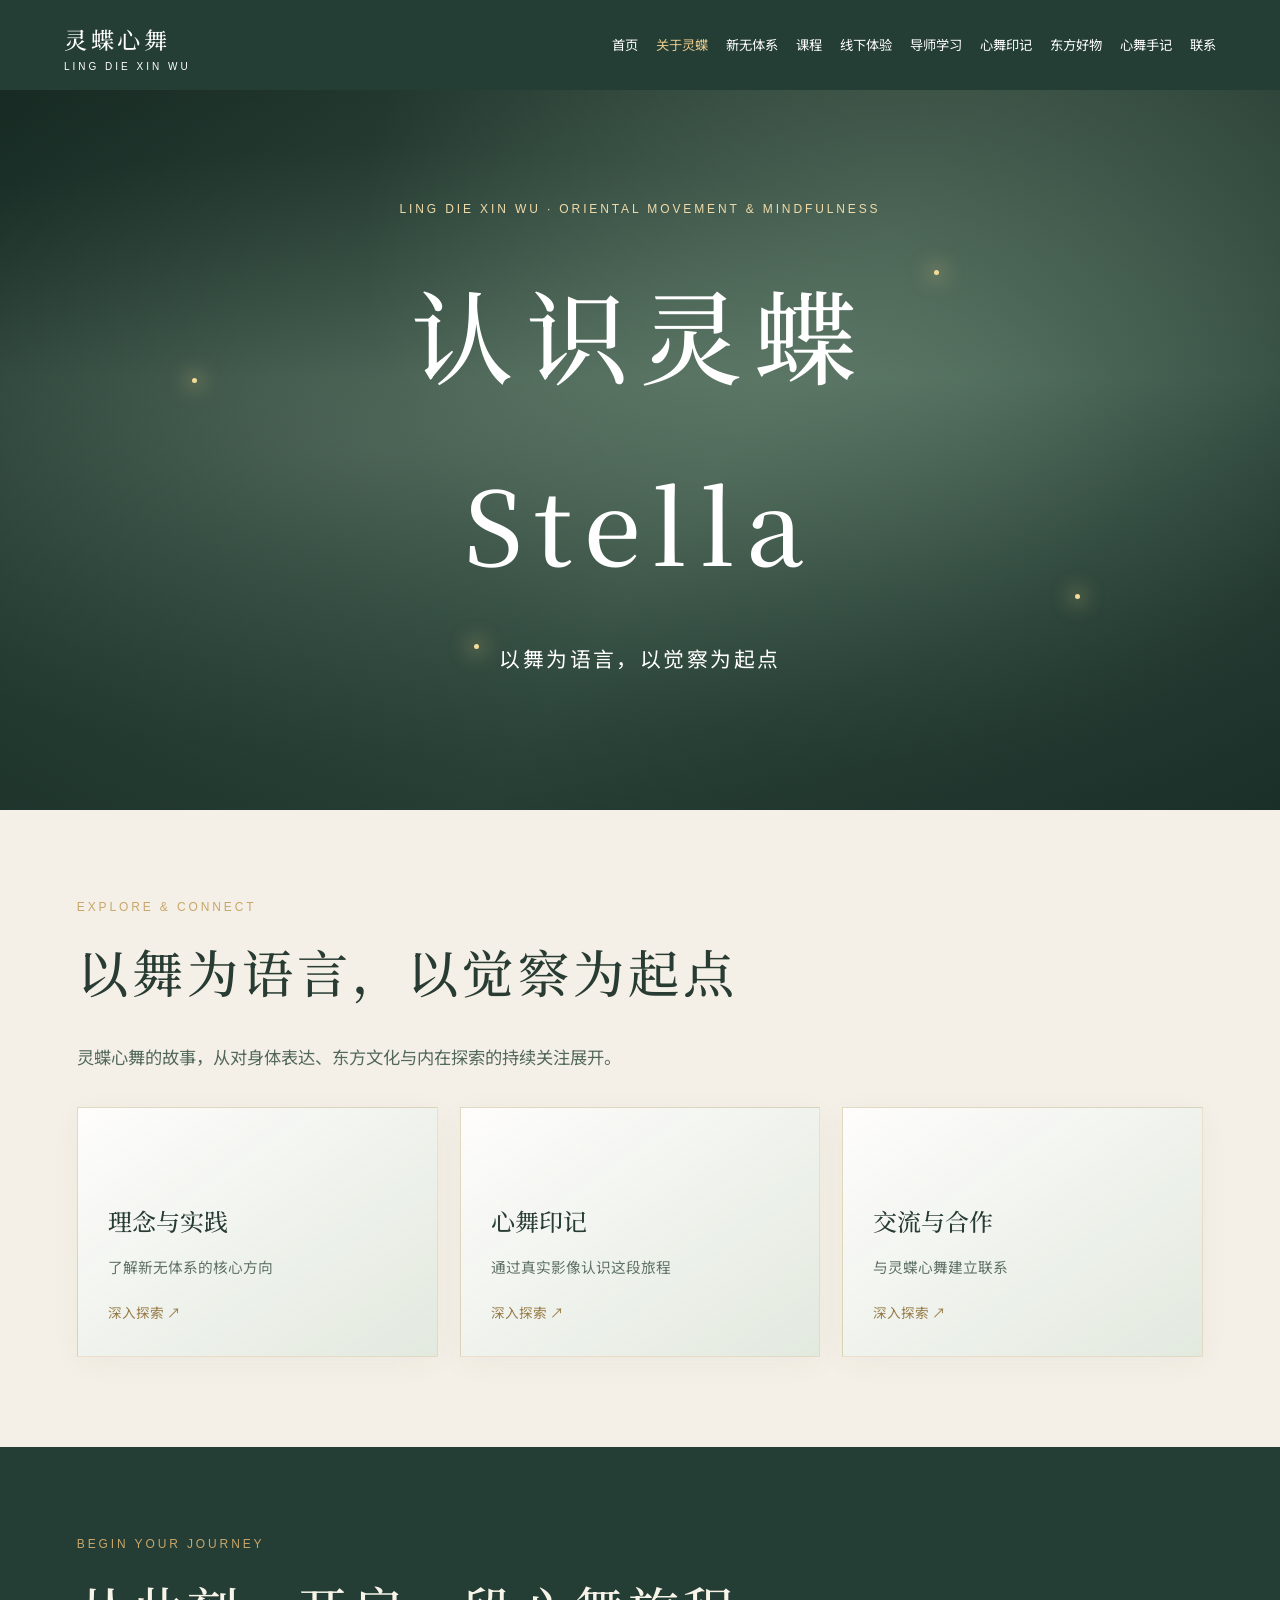
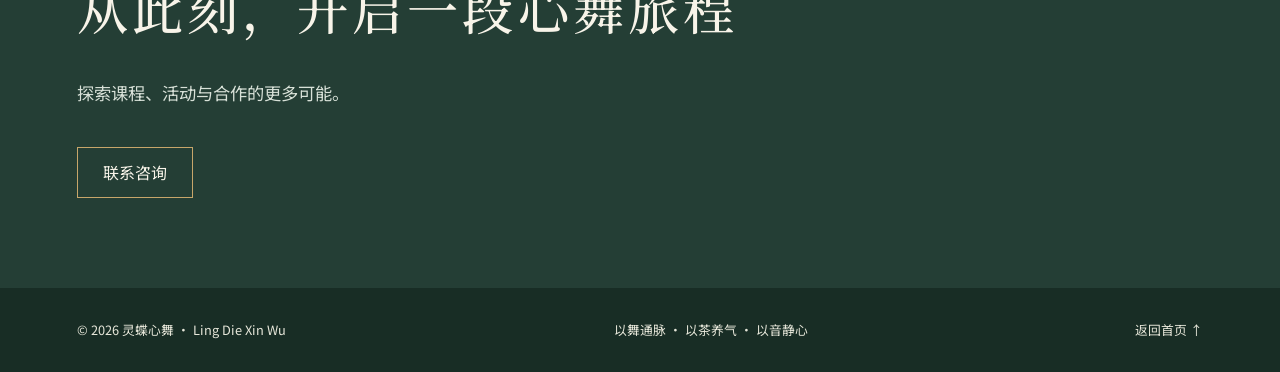
==== about.html @ e10df261 "Build multi-page Ling Die Xin Wu portfolio: about.html" ====
<!doctype html><html lang="zh-CN"><head><meta charset="utf-8"><meta name="viewport" content="width=device-width,initial-scale=1"><meta name="theme-color" content="#243e35"><meta name="description" content="灵蝶心舞的故事，从对身体表达、东方文化与内在探索的持续关注展开。"><title>认识灵蝶 Stella · 灵蝶心舞</title><link rel="stylesheet" href="assets/site.css"></head><body><a class="skip" href="#main">跳至主要内容</a><header class="header"><a class="brand" href="index.html">灵蝶心舞<small>LING DIE XIN WU</small></a><button class="menu" aria-controls="nav" aria-expanded="false" type="button">菜单 ☰</button><nav class="nav" id="nav" aria-label="主要导航"><a href="index.html" >首页</a><a href="about.html" aria-current="page">关于灵蝶</a><a href="system.html" >新无体系</a><a href="courses.html" >课程</a><a href="workshops.html" >线下体验</a><a href="certification.html" >导师学习</a><a href="portfolio.html" >心舞印记</a><a href="products.html" >东方好物</a><a href="journal.html" >心舞手记</a><a href="contact.html" >联系</a></nav></header><main id="main"><section class="hero "><div class="mist" aria-hidden="true"></div><div class="orbs" aria-hidden="true"><i class="orb"></i><i class="orb"></i><i class="orb"></i><i class="orb"></i></div><div class="hero-content"><div class="eyebrow">Ling Die Xin Wu · Oriental Movement & Mindfulness</div><h1>认识灵蝶 Stella</h1><p>以舞为语言，以觉察为起点</p></div></section><section class="section" id="discover"><div class="wrap reveal"><div class="kicker">Explore & Connect</div><h2>以舞为语言，以觉察为起点</h2><p class="lead">灵蝶心舞的故事，从对身体表达、东方文化与内在探索的持续关注展开。</p><div class="grid"><a class="card" href="system.html"><h3>理念与实践</h3><p>了解新无体系的核心方向</p><span>深入探索 ↗</span></a><a class="card" href="portfolio.html"><h3>心舞印记</h3><p>通过真实影像认识这段旅程</p><span>深入探索 ↗</span></a><a class="card" href="contact.html"><h3>交流与合作</h3><p>与灵蝶心舞建立联系</p><span>深入探索 ↗</span></a></div></div></section><section class="section dark"><div class="wrap reveal"><div class="kicker">Begin Your Journey</div><h2>从此刻，开启一段心舞旅程</h2><p class="lead">探索课程、活动与合作的更多可能。</p><a class="button" href="contact.html">联系咨询</a></div></section></main><footer class="footer"><span>© <span data-year></span> 灵蝶心舞 · Ling Die Xin Wu</span><span>以舞通脉 · 以茶养气 · 以音静心</span><a href="index.html">返回首页 ↑</a></footer><script defer src="assets/site.js"></script></body></html>
---- assets/site.css ----
@import url('https://fonts.googleapis.com/css2?family=Noto+Sans+SC:wght@300;400;500;600&family=Noto+Serif+SC:wght@400;500;600&display=swap');:root{--ivory:#f5f0e7;--jade:#a5b7a7;--pine:#435c50;--gold:#c7a66a;--purple:#8d7c96;--ink:#283c33}*{box-sizing:border-box}html{scroll-behavior:smooth}body{margin:0;background:var(--ivory);color:var(--ink);font-family:"Noto Sans SC",sans-serif;line-height:1.85}h1,h2,h3,.brand{font-family:"Noto Serif SC","Songti SC",serif;font-weight:500}a{text-decoration:none;color:inherit}button{font:inherit}.skip{position:absolute;left:-9999px}.skip:focus{left:12px;top:12px;background:white;z-index:99;padding:8px}.header{position:relative;z-index:20;background:#243e35;color:#fff;padding:18px max(5vw,22px);display:flex;align-items:center;justify-content:space-between;gap:20px}.brand{font-size:1.45rem;letter-spacing:.16em}.brand small{display:block;font:10px Arial,sans-serif;letter-spacing:.3em}.nav{display:flex;flex-wrap:wrap;gap:18px}.nav a{font-size:.83rem;transition:color .25s}.nav a:hover,.nav a[aria-current=page]{color:#e7c98c}.menu{display:none;border:1px solid #ffffff66;background:transparent;color:white;padding:6px 12px;border-radius:4px}.hero{position:relative;min-height:80svh;display:grid;place-items:center;text-align:center;overflow:hidden;color:white;background:radial-gradient(circle at 70% 20%,#708b78,transparent 50%),linear-gradient(125deg,#1c3029,#536f5e 55%,#283b34)}.hero.home{min-height:calc(100svh - 85px)}.hero video,.hero .mist{position:absolute;inset:0;width:100%;height:100%;object-fit:cover}.hero video{z-index:0}.hero:after{content:"";position:absolute;inset:0;background:linear-gradient(0deg,#152b24ba,#18372b44 60%,#12251e80);z-index:1}.mist{background:radial-gradient(ellipse at 30% 50%,#e8f4de3d,transparent 60%);animation:drift 18s ease-in-out infinite alternate}.orbs{position:absolute;inset:0;z-index:2;pointer-events:none}.orb{position:absolute;width:5px;height:5px;border-radius:50%;background:#f4db9a;box-shadow:0 0 20px 4px #edce8790;animation:float 9s ease-in-out infinite alternate}.orb:nth-child(1){left:15%;top:40%}.orb:nth-child(2){left:73%;top:25%;animation-delay:-3s}.orb:nth-child(3){left:84%;top:70%;animation-delay:-5s}.orb:nth-child(4){left:37%;top:77%;animation-delay:-2s}.hero-content{position:relative;z-index:3;max-width:880px;padding:90px 24px}.eyebrow,.kicker{font:12px Arial,sans-serif;letter-spacing:.24em;text-transform:uppercase;color:var(--gold)}.hero .eyebrow{color:#f0dba9}.hero h1{font-size:clamp(3rem,8vw,6.5rem);letter-spacing:.12em;margin:22px 0}.hero p{font-size:clamp(1rem,2vw,1.3rem);letter-spacing:.12em}.button{display:inline-block;border:1px solid var(--gold);padding:10px 25px;margin-top:20px;color:inherit;transition:background .3s,transform .3s}.button:hover,.button:focus-visible{background:var(--gold);color:#233b30;transform:translateY(-3px)}.section{padding:90px max(6vw,22px)}.wrap{max-width:1140px;margin:auto}.section h2{font-size:clamp(2rem,4vw,3.4rem);margin:10px 0 22px;letter-spacing:.08em}.lead{font-size:1.08rem;max-width:760px;color:#52685a}.grid{display:grid;grid-template-columns:repeat(3,minmax(0,1fr));gap:22px;margin-top:34px}.card{position:relative;display:flex;flex-direction:column;justify-content:flex-end;min-height:250px;padding:30px;border:1px solid #c7a66a55;background:linear-gradient(145deg,#ffffffd9,#e2e9df);box-shadow:0 6px 28px #213d2a0b;overflow:hidden;transition:transform .4s,box-shadow .4s,border-color .4s}.card:before{content:"";position:absolute;inset:auto -30% -90% -30%;height:170px;background:radial-gradient(ellipse,#c7a66a44,transparent 70%);transition:transform .5s}.card:hover,.card:focus-visible{transform:translateY(-9px);box-shadow:0 22px 45px #213d2a25;border-color:var(--gold)}.card:hover:before{transform:translateY(-50px)}.card h3,.card p,.card span{position:relative}.card h3{font-size:1.5rem;margin:0 0 10px}.card p{margin:0;color:#607266;font-size:.92rem}.card span{color:#987c49;margin-top:20px;font-size:.85rem}.soft{background:#e9eee8}.dark{background:#243e35;color:#f8f4e9}.dark .lead{color:#d8e1d8}.dark .card{background:linear-gradient(145deg,#3b574a,#273f35)}.dark .card p{color:#d7dfd7}.two{display:grid;grid-template-columns:1fr 1fr;align-items:center;gap:7vw}.art{min-height:360px;background:radial-gradient(circle at 65% 35%,#dfd1a3a6,transparent 35%),linear-gradient(135deg,#aec3af,#4d7162);border-radius:48% 52% 45% 55% / 45% 48% 52% 55%;box-shadow:0 25px 65px #1c38252b}.note{font-size:.85rem;color:#6e786e}.footer{background:#182d25;color:#e7e7da;padding:30px max(6vw,22px);display:flex;justify-content:space-between;flex-wrap:wrap;gap:20px;font-size:.8rem}.footer a:hover{color:var(--gold)}.reveal{opacity:0;transform:translateY(22px);transition:opacity .7s,transform .7s}.reveal.visible{opacity:1;transform:none}@keyframes float{to{transform:translate(35px,-50px);opacity:.35}}@keyframes drift{to{transform:scale(1.18) translateX(-4%)}}@media(max-width:900px){.grid{grid-template-columns:repeat(2,1fr)}.nav{gap:10px}}@media(max-width:720px){.header{padding:16px 20px}.menu{display:block}.nav{display:none;position:absolute;top:100%;left:0;right:0;padding:20px;background:#243e35;flex-direction:column;box-shadow:0 14px 30px #0004}.nav.open{display:flex}.nav a{padding:5px}.grid,.two{grid-template-columns:1fr}.section{padding:65px 22px}.hero{min-height:65svh}.hero.home{min-height:85svh}}@media(prefers-reduced-motion:reduce){*,*:before,*:after{animation:none!important;transition:none!important;scroll-behavior:auto!important}.reveal{opacity:1;transform:none}}
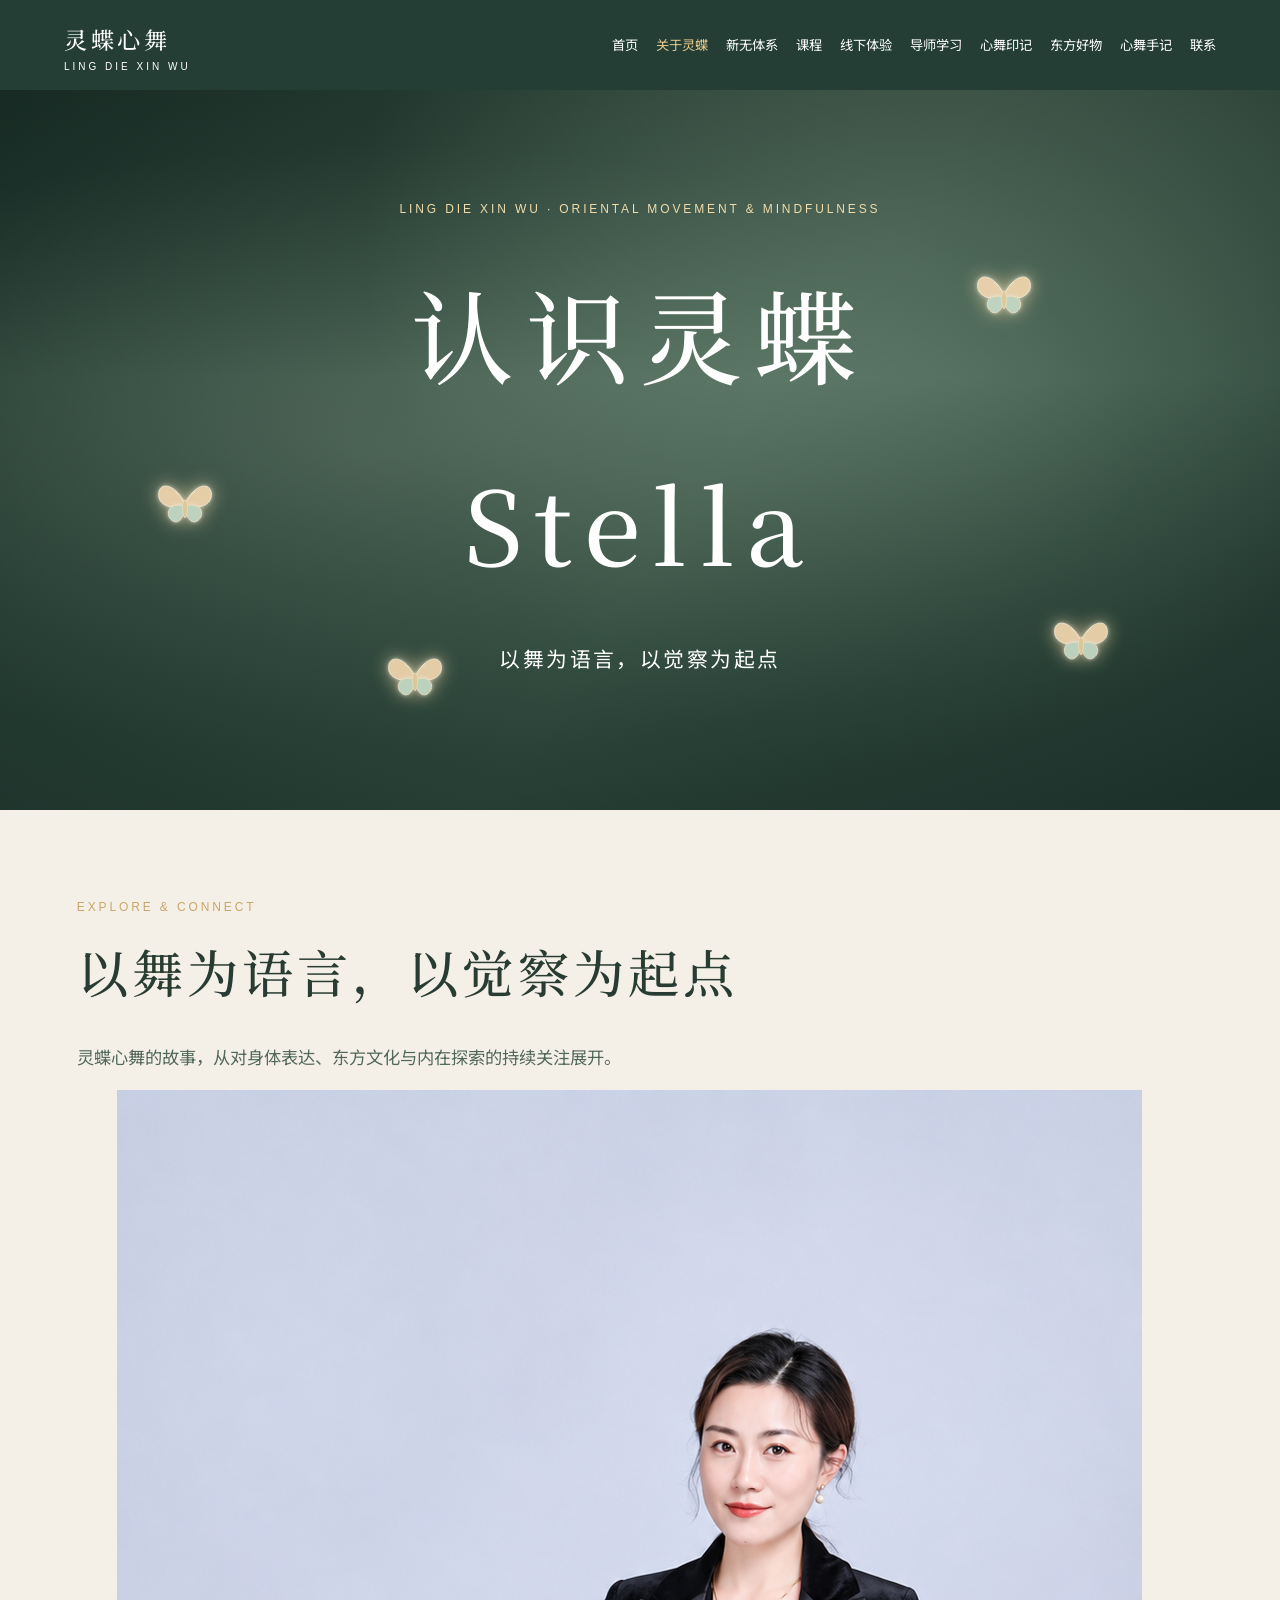
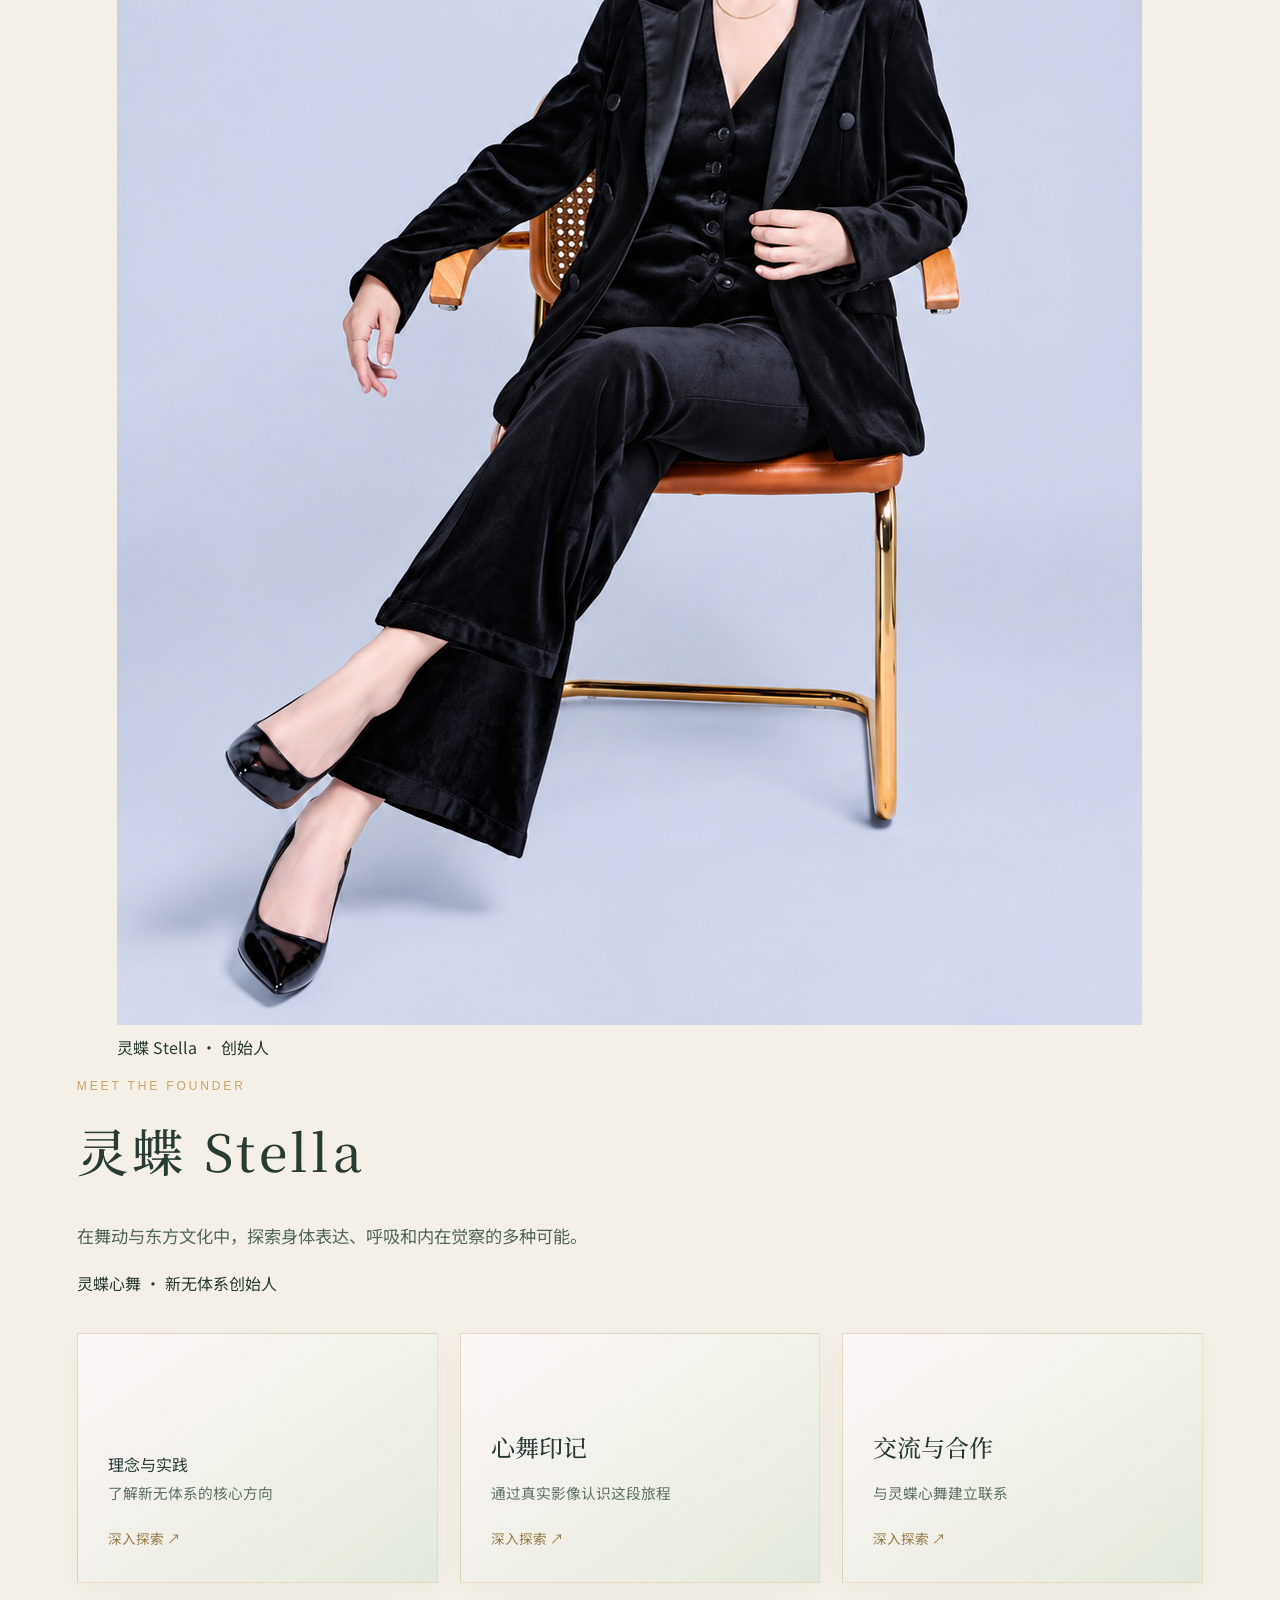
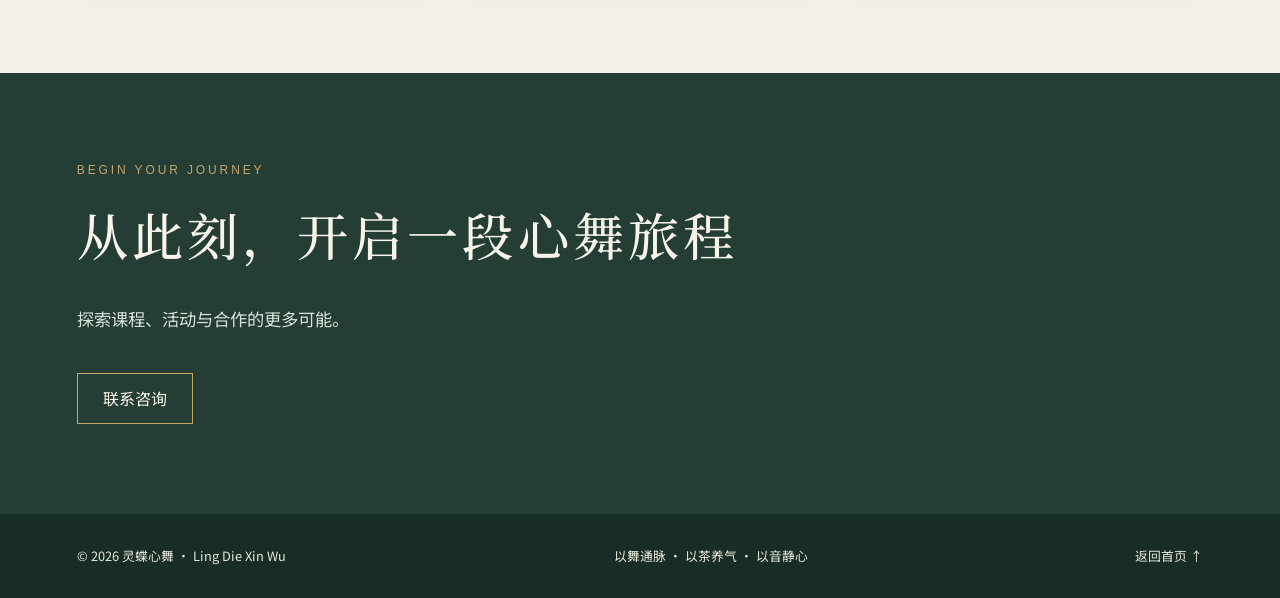
==== commit b2dcf07b: "Wire uploaded founder profile image: about.html" ====
--- a/about.html
+++ b/about.html
@@ -1 +1 @@
-<!doctype html><html lang="zh-CN"><head><meta charset="utf-8"><meta name="viewport" content="width=device-width,initial-scale=1"><meta name="theme-color" content="#243e35"><meta name="description" content="灵蝶心舞的故事，从对身体表达、东方文化与内在探索的持续关注展开。"><title>认识灵蝶 Stella · 灵蝶心舞</title><link rel="stylesheet" href="assets/site.css"></head><body><a class="skip" href="#main">跳至主要内容</a><header class="header"><a class="brand" href="index.html">灵蝶心舞<small>LING DIE XIN WU</small></a><button class="menu" aria-controls="nav" aria-expanded="false" type="button">菜单 ☰</button><nav class="nav" id="nav" aria-label="主要导航"><a href="index.html" >首页</a><a href="about.html" aria-current="page">关于灵蝶</a><a href="system.html" >新无体系</a><a href="courses.html" >课程</a><a href="workshops.html" >线下体验</a><a href="certification.html" >导师学习</a><a href="portfolio.html" >心舞印记</a><a href="products.html" >东方好物</a><a href="journal.html" >心舞手记</a><a href="contact.html" >联系</a></nav></header><main id="main"><section class="hero "><div class="mist" aria-hidden="true"></div><div class="orbs" aria-hidden="true"><i class="orb"></i><i class="orb"></i><i class="orb"></i><i class="orb"></i></div><div class="hero-content"><div class="eyebrow">Ling Die Xin Wu · Oriental Movement & Mindfulness</div><h1>认识灵蝶 Stella</h1><p>以舞为语言，以觉察为起点</p></div></section><section class="section" id="discover"><div class="wrap reveal"><div class="kicker">Explore & Connect</div><h2>以舞为语言，以觉察为起点</h2><p class="lead">灵蝶心舞的故事，从对身体表达、东方文化与内在探索的持续关注展开。</p><div class="grid"><a class="card" href="system.html"><h3>理念与实践</h3><p>了解新无体系的核心方向</p><span>深入探索 ↗</span></a><a class="card" href="portfolio.html"><h3>心舞印记</h3><p>通过真实影像认识这段旅程</p><span>深入探索 ↗</span></a><a class="card" href="contact.html"><h3>交流与合作</h3><p>与灵蝶心舞建立联系</p><span>深入探索 ↗</span></a></div></div></section><section class="section dark"><div class="wrap reveal"><div class="kicker">Begin Your Journey</div><h2>从此刻，开启一段心舞旅程</h2><p class="lead">探索课程、活动与合作的更多可能。</p><a class="button" href="contact.html">联系咨询</a></div></section></main><footer class="footer"><span>© <span data-year></span> 灵蝶心舞 · Ling Die Xin Wu</span><span>以舞通脉 · 以茶养气 · 以音静心</span><a href="index.html">返回首页 ↑</a></footer><script defer src="assets/site.js"></script></body></html>+<!doctype html><html lang="zh-CN"><head><meta charset="utf-8"><meta name="viewport" content="width=device-width,initial-scale=1"><meta name="theme-color" content="#243e35"><meta name="description" content="灵蝶心舞的故事，从对身体表达、东方文化与内在探索的持续关注展开。"><title>认识灵蝶 Stella · 灵蝶心舞</title><link rel="stylesheet" href="assets/site.css"></head><body><a class="skip" href="#main">跳至主要内容</a><header class="header"><a class="brand" href="./">灵蝶心舞<small>LING DIE XIN WU</small></a><button class="menu" aria-controls="nav" aria-expanded="false" type="button">菜单 ☰</button><nav class="nav" id="nav" aria-label="主要导航"><a href="./" >首页</a><a href="about.html" aria-current="page">关于灵蝶</a><a href="system.html" >新无体系</a><a href="courses.html" >课程</a><a href="workshops.html" >线下体验</a><a href="certification.html" >导师学习</a><a href="portfolio.html" >心舞印记</a><a href="products.html" >东方好物</a><a href="journal.html" >心舞手记</a><a href="contact.html" >联系</a></nav></header><main id="main"><section class="hero "><div class="mist" aria-hidden="true"></div><div class="orbs" aria-hidden="true"><i class="orb"></i><i class="orb"></i><i class="orb"></i><i class="orb"></i></div><div class="hero-content"><div class="eyebrow">Ling Die Xin Wu · Oriental Movement & Mindfulness</div><h1>认识灵蝶 Stella</h1><p>以舞为语言，以觉察为起点</p></div></section><section class="section" id="discover"><div class="wrap reveal"><div class="kicker">Explore & Connect</div><h2>以舞为语言，以觉察为起点</h2><p class="lead">灵蝶心舞的故事，从对身体表达、东方文化与内在探索的持续关注展开。</p><div class="founder-intro"><figure class="founder-photo"><img src="assets/Ling%20Die.png" alt="灵蝶 Stella 创始人形象照" loading="eager" decoding="async"><figcaption>灵蝶 Stella · 创始人</figcaption></figure><div><div class="kicker">Meet the Founder</div><h2>灵蝶 Stella</h2><p class="lead">在舞动与东方文化中，探索身体表达、呼吸和内在觉察的多种可能。</p><p>灵蝶心舞 · 新无体系创始人</p></div></div><div class="grid"><a class="card" href="system.html"<h3>理念与实践</h3><p>了解新无体系的核心方向</p><span>深入探索 ↗</span></a><a class="card" href="portfolio.html"><h3>心舞印记</h3><p>通过真实影像认识这段旅程</p><span>深入探索 ↗</span></a><a class="card" href="contact.html"><h3>交流与合作</h3><p>与灵蝶心舞建立联系</p><span>深入探索 ↗</span></a></div></div></section><section class="section dark"><div class="wrap reveal"><div class="kicker">Begin Your Journey</div><h2>从此刻，开启一段心舞旅程</h2><p class="lead">探索课程、活动与合作的更多可能。</p><a class="button" href="contact.html">联系咨询</a></div></section></main><footer class="footer"><span>© <span data-year></span> 灵蝶心舞 · Ling Die Xin Wu</span><span>以舞通脉 · 以茶养气 · 以音静心</span><a href="./">返回首页 ↑</a></footer><script defer src="assets/site.js"></script></body></html>
--- a/assets/site.css
+++ b/assets/site.css
@@ -1 +1,54 @@
-@import url('https://fonts.googleapis.com/css2?family=Noto+Sans+SC:wght@300;400;500;600&family=Noto+Serif+SC:wght@400;500;600&display=swap');:root{--ivory:#f5f0e7;--jade:#a5b7a7;--pine:#435c50;--gold:#c7a66a;--purple:#8d7c96;--ink:#283c33}*{box-sizing:border-box}html{scroll-behavior:smooth}body{margin:0;background:var(--ivory);color:var(--ink);font-family:"Noto Sans SC",sans-serif;line-height:1.85}h1,h2,h3,.brand{font-family:"Noto Serif SC","Songti SC",serif;font-weight:500}a{text-decoration:none;color:inherit}button{font:inherit}.skip{position:absolute;left:-9999px}.skip:focus{left:12px;top:12px;background:white;z-index:99;padding:8px}.header{position:relative;z-index:20;background:#243e35;color:#fff;padding:18px max(5vw,22px);display:flex;align-items:center;justify-content:space-between;gap:20px}.brand{font-size:1.45rem;letter-spacing:.16em}.brand small{display:block;font:10px Arial,sans-serif;letter-spacing:.3em}.nav{display:flex;flex-wrap:wrap;gap:18px}.nav a{font-size:.83rem;transition:color .25s}.nav a:hover,.nav a[aria-current=page]{color:#e7c98c}.menu{display:none;border:1px solid #ffffff66;background:transparent;color:white;padding:6px 12px;border-radius:4px}.hero{position:relative;min-height:80svh;display:grid;place-items:center;text-align:center;overflow:hidden;color:white;background:radial-gradient(circle at 70% 20%,#708b78,transparent 50%),linear-gradient(125deg,#1c3029,#536f5e 55%,#283b34)}.hero.home{min-height:calc(100svh - 85px)}.hero video,.hero .mist{position:absolute;inset:0;width:100%;height:100%;object-fit:cover}.hero video{z-index:0}.hero:after{content:"";position:absolute;inset:0;background:linear-gradient(0deg,#152b24ba,#18372b44 60%,#12251e80);z-index:1}.mist{background:radial-gradient(ellipse at 30% 50%,#e8f4de3d,transparent 60%);animation:drift 18s ease-in-out infinite alternate}.orbs{position:absolute;inset:0;z-index:2;pointer-events:none}.orb{position:absolute;width:5px;height:5px;border-radius:50%;background:#f4db9a;box-shadow:0 0 20px 4px #edce8790;animation:float 9s ease-in-out infinite alternate}.orb:nth-child(1){left:15%;top:40%}.orb:nth-child(2){left:73%;top:25%;animation-delay:-3s}.orb:nth-child(3){left:84%;top:70%;animation-delay:-5s}.orb:nth-child(4){left:37%;top:77%;animation-delay:-2s}.hero-content{position:relative;z-index:3;max-width:880px;padding:90px 24px}.eyebrow,.kicker{font:12px Arial,sans-serif;letter-spacing:.24em;text-transform:uppercase;color:var(--gold)}.hero .eyebrow{color:#f0dba9}.hero h1{font-size:clamp(3rem,8vw,6.5rem);letter-spacing:.12em;margin:22px 0}.hero p{font-size:clamp(1rem,2vw,1.3rem);letter-spacing:.12em}.button{display:inline-block;border:1px solid var(--gold);padding:10px 25px;margin-top:20px;color:inherit;transition:background .3s,transform .3s}.button:hover,.button:focus-visible{background:var(--gold);color:#233b30;transform:translateY(-3px)}.section{padding:90px max(6vw,22px)}.wrap{max-width:1140px;margin:auto}.section h2{font-size:clamp(2rem,4vw,3.4rem);margin:10px 0 22px;letter-spacing:.08em}.lead{font-size:1.08rem;max-width:760px;color:#52685a}.grid{display:grid;grid-template-columns:repeat(3,minmax(0,1fr));gap:22px;margin-top:34px}.card{position:relative;display:flex;flex-direction:column;justify-content:flex-end;min-height:250px;padding:30px;border:1px solid #c7a66a55;background:linear-gradient(145deg,#ffffffd9,#e2e9df);box-shadow:0 6px 28px #213d2a0b;overflow:hidden;transition:transform .4s,box-shadow .4s,border-color .4s}.card:before{content:"";position:absolute;inset:auto -30% -90% -30%;height:170px;background:radial-gradient(ellipse,#c7a66a44,transparent 70%);transition:transform .5s}.card:hover,.card:focus-visible{transform:translateY(-9px);box-shadow:0 22px 45px #213d2a25;border-color:var(--gold)}.card:hover:before{transform:translateY(-50px)}.card h3,.card p,.card span{position:relative}.card h3{font-size:1.5rem;margin:0 0 10px}.card p{margin:0;color:#607266;font-size:.92rem}.card span{color:#987c49;margin-top:20px;font-size:.85rem}.soft{background:#e9eee8}.dark{background:#243e35;color:#f8f4e9}.dark .lead{color:#d8e1d8}.dark .card{background:linear-gradient(145deg,#3b574a,#273f35)}.dark .card p{color:#d7dfd7}.two{display:grid;grid-template-columns:1fr 1fr;align-items:center;gap:7vw}.art{min-height:360px;background:radial-gradient(circle at 65% 35%,#dfd1a3a6,transparent 35%),linear-gradient(135deg,#aec3af,#4d7162);border-radius:48% 52% 45% 55% / 45% 48% 52% 55%;box-shadow:0 25px 65px #1c38252b}.note{font-size:.85rem;color:#6e786e}.footer{background:#182d25;color:#e7e7da;padding:30px max(6vw,22px);display:flex;justify-content:space-between;flex-wrap:wrap;gap:20px;font-size:.8rem}.footer a:hover{color:var(--gold)}.reveal{opacity:0;transform:translateY(22px);transition:opacity .7s,transform .7s}.reveal.visible{opacity:1;transform:none}@keyframes float{to{transform:translate(35px,-50px);opacity:.35}}@keyframes drift{to{transform:scale(1.18) translateX(-4%)}}@media(max-width:900px){.grid{grid-template-columns:repeat(2,1fr)}.nav{gap:10px}}@media(max-width:720px){.header{padding:16px 20px}.menu{display:block}.nav{display:none;position:absolute;top:100%;left:0;right:0;padding:20px;background:#243e35;flex-direction:column;box-shadow:0 14px 30px #0004}.nav.open{display:flex}.nav a{padding:5px}.grid,.two{grid-template-columns:1fr}.section{padding:65px 22px}.hero{min-height:65svh}.hero.home{min-height:85svh}}@media(prefers-reduced-motion:reduce){*,*:before,*:after{animation:none!important;transition:none!important;scroll-behavior:auto!important}.reveal{opacity:1;transform:none}}+@import url('https://fonts.googleapis.com/css2?family=Noto+Sans+SC:wght@300;400;500;600&family=Noto+Serif+SC:wght@400;500;600&display=swap');:root{--ivory:#f5f0e7;--jade:#a5b7a7;--pine:#435c50;--gold:#c7a66a;--purple:#8d7c96;--ink:#283c33}*{box-sizing:border-box}html{scroll-behavior:smooth}body{margin:0;background:var(--ivory);color:var(--ink);font-family:"Noto Sans SC",sans-serif;line-height:1.85}h1,h2,h3,.brand{font-family:"Noto Serif SC","Songti SC",serif;font-weight:500}a{text-decoration:none;color:inherit}button{font:inherit}.skip{position:absolute;left:-9999px}.skip:focus{left:12px;top:12px;background:white;z-index:99;padding:8px}.header{position:relative;z-index:20;background:#243e35;color:#fff;padding:18px max(5vw,22px);display:flex;align-items:center;justify-content:space-between;gap:20px}.brand{font-size:1.45rem;letter-spacing:.16em}.brand small{display:block;font:10px Arial,sans-serif;letter-spacing:.3em}.nav{display:flex;flex-wrap:wrap;gap:18px}.nav a{font-size:.83rem;transition:color .25s}.nav a:hover,.nav a[aria-current=page]{color:#e7c98c}.menu{display:none;border:1px solid #ffffff66;background:transparent;color:white;padding:6px 12px;border-radius:4px}.hero{position:relative;min-height:80svh;display:grid;place-items:center;text-align:center;overflow:hidden;color:white;background:radial-gradient(circle at 70% 20%,#708b78,transparent 50%),linear-gradient(125deg,#1c3029,#536f5e 55%,#283b34)}.hero.home{min-height:calc(100svh - 85px)}.hero video,.hero .mist{position:absolute;inset:0;width:100%;height:100%;object-fit:cover}.hero video{z-index:0}.hero:after{content:"";position:absolute;inset:0;background:linear-gradient(0deg,#152b24ba,#18372b44 60%,#12251e80);z-index:1}.mist{background:radial-gradient(ellipse at 30% 50%,#e8f4de3d,transparent 60%);animation:drift 18s ease-in-out infinite alternate}/* Ambient butterfly spirits: lightweight CSS silhouettes with independently fluttering wings. */
+.orbs{position:absolute;inset:0;z-index:2;pointer-events:none;overflow:hidden}
+.orb{--wing:#f6dca4;position:absolute;width:25px;height:22px;opacity:.62;filter:drop-shadow(0 0 10px var(--wing));animation:butterflyTravel 16s ease-in-out infinite alternate,butterflyColor 28s linear infinite}
+.orb::before,.orb::after{content:"";position:absolute;top:2px;width:12px;height:19px;background:radial-gradient(ellipse at 40% 35%,#fff9 0%,var(--wing) 45%,#c6a5c48c 85%,transparent 100%);border-radius:80% 30% 75% 25% / 75% 35% 70% 30%;box-shadow:0 0 11px #fff4;transform-origin:center 90%;animation:butterflyWing 1.8s ease-in-out infinite alternate}
+.orb::before{left:1px;transform:rotate(-28deg)}
+.orb::after{right:1px;transform:scaleX(-1) rotate(-28deg);animation-name:butterflyWingRight}
+.orb:nth-child(1){left:12%;top:56%;--wing:#f4d8ac;animation-delay:-2s,-3s}
+.orb:nth-child(2){left:76%;top:29%;--wing:#b9dbcc;animation-delay:-7s,-9s;animation-duration:20s,32s}
+.orb:nth-child(3){left:86%;top:78%;--wing:#e4c3ea;animation-delay:-12s,-14s;animation-duration:18s,26s}
+.orb:nth-child(4){left:30%;top:83%;--wing:#d2ddeb;animation-delay:-5s,-20s;animation-duration:22s,35s}
+.orb:nth-child(2)::before,.orb:nth-child(2)::after{animation-delay:-.7s}
+.orb:nth-child(3)::before,.orb:nth-child(3)::after{animation-delay:-1.1s}
+@keyframes butterflyTravel{0%{transform:translate3d(-14px,24px,0) rotate(-12deg);opacity:.25}50%{transform:translate3d(26px,-20px,0) rotate(9deg);opacity:.72}100%{transform:translate3d(-16px,-74px,0) rotate(-8deg);opacity:.35}}
+@keyframes butterflyWing{0%{transform:rotate(-57deg) scaleX(.56)}100%{transform:rotate(-12deg) scaleX(1)}}
+@keyframes butterflyWingRight{0%{transform:scaleX(-.56) rotate(-57deg)}100%{transform:scaleX(-1) rotate(-12deg)}}
+@keyframes butterflyColor{0%{filter:hue-rotate(0deg) drop-shadow(0 0 9px var(--wing))}50%{filter:hue-rotate(30deg) drop-shadow(0 0 14px var(--wing))}100%{filter:hue-rotate(65deg) drop-shadow(0 0 9px var(--wing))}}
+.hero-content{position:relative;z-index:3;max-width:880px;padding:90px 24px}.eyebrow,.kicker{font:12px Arial,sans-serif;letter-spacing:.24em;text-transform:uppercase;color:var(--gold)}.hero .eyebrow{color:#f0dba9}.hero h1{font-size:clamp(3rem,8vw,6.5rem);letter-spacing:.12em;margin:22px 0}.hero p{font-size:clamp(1rem,2vw,1.3rem);letter-spacing:.12em}.button{display:inline-block;border:1px solid var(--gold);padding:10px 25px;margin-top:20px;color:inherit;transition:background .3s,transform .3s}.button:hover,.button:focus-visible{background:var(--gold);color:#233b30;transform:translateY(-3px)}.section{padding:90px max(6vw,22px)}.wrap{max-width:1140px;margin:auto}.section h2{font-size:clamp(2rem,4vw,3.4rem);margin:10px 0 22px;letter-spacing:.08em}.lead{font-size:1.08rem;max-width:760px;color:#52685a}.grid{display:grid;grid-template-columns:repeat(3,minmax(0,1fr));gap:22px;margin-top:34px}.card{position:relative;display:flex;flex-direction:column;justify-content:flex-end;min-height:250px;padding:30px;border:1px solid #c7a66a55;background:linear-gradient(145deg,#ffffffd9,#e2e9df);box-shadow:0 6px 28px #213d2a0b;overflow:hidden;transition:transform .4s,box-shadow .4s,border-color .4s}.card:before{content:"";position:absolute;inset:auto -30% -90% -30%;height:170px;background:radial-gradient(ellipse,#c7a66a44,transparent 70%);transition:transform .5s}.card:hover,.card:focus-visible{transform:translateY(-9px);box-shadow:0 22px 45px #213d2a25;border-color:var(--gold)}.card:hover:before{transform:translateY(-50px)}.card h3,.card p,.card span{position:relative}.card h3{font-size:1.5rem;margin:0 0 10px}.card p{margin:0;color:#607266;font-size:.92rem}.card span{color:#987c49;margin-top:20px;font-size:.85rem}.soft{background:#e9eee8}.dark{background:#243e35;color:#f8f4e9}.dark .lead{color:#d8e1d8}.dark .card{background:linear-gradient(145deg,#3b574a,#273f35)}.dark .card p{color:#d7dfd7}.two{display:grid;grid-template-columns:1fr 1fr;align-items:center;gap:7vw}.art{min-height:360px;background:radial-gradient(circle at 65% 35%,#dfd1a3a6,transparent 35%),linear-gradient(135deg,#aec3af,#4d7162);border-radius:48% 52% 45% 55% / 45% 48% 52% 55%;box-shadow:0 25px 65px #1c38252b}.note{font-size:.85rem;color:#6e786e}.footer{background:#182d25;color:#e7e7da;padding:30px max(6vw,22px);display:flex;justify-content:space-between;flex-wrap:wrap;gap:20px;font-size:.8rem}.footer a:hover{color:var(--gold)}.reveal{opacity:0;transform:translateY(22px);transition:opacity .7s,transform .7s}.reveal.visible{opacity:1;transform:none}@keyframes float{to{transform:translate(35px,-50px);opacity:.35}}@keyframes drift{to{transform:scale(1.18) translateX(-4%)}}@media(max-width:900px){.grid{grid-template-columns:repeat(2,1fr)}.nav{gap:10px}}@media(max-width:720px){.header{padding:16px 20px}.menu{display:block}.nav{display:none;position:absolute;top:100%;left:0;right:0;padding:20px;background:#243e35;flex-direction:column;box-shadow:0 14px 30px #0004}.nav.open{display:flex}.nav a{padding:5px}.grid,.two{grid-template-columns:1fr}.section{padding:65px 22px}.hero{min-height:65svh}.hero.home{min-height:85svh}}@media(prefers-reduced-motion:reduce){*,*:before,*:after{animation:none!important;transition:none!important;scroll-behavior:auto!important}.reveal{opacity:1;transform:none}}
+/* Slow opalescent/chameleon wash, shared by every linked portfolio card. */
+.card{isolation:isolate}
+.card::before{content:"";position:absolute;inset:0;height:auto;background:linear-gradient(125deg,rgba(247,201,216,.22),rgba(247,233,185,.14),rgba(183,222,204,.2),rgba(191,211,241,.18),rgba(223,193,230,.19));background-size:300% 300%;opacity:.64;z-index:-1;transform:none;pointer-events:none;animation:opalescentFlow 23s ease-in-out infinite alternate;transition:opacity .5s}
+.card::after{content:"";position:absolute;inset:0;pointer-events:none;z-index:-1;background:linear-gradient(115deg,transparent 27%,#ffffff40 48%,transparent 67%);transform:translateX(-120%);opacity:0}
+.card:hover::before,.card:focus-visible::before{opacity:.9}
+.card:hover::after,.card:focus-visible::after{opacity:1;animation:cardGleam 1.4s ease-out both}
+.card:hover,.card:focus-visible{box-shadow:0 18px 42px #40574c30,0 0 20px #c7a66a2c}
+.dark .card::before{opacity:.22}
+.dark .card:hover::before,.dark .card:focus-visible::before{opacity:.4}
+@keyframes opalescentFlow{0%{background-position:0% 45%;filter:hue-rotate(0deg)}50%{background-position:100% 55%;filter:hue-rotate(18deg)}100%{background-position:10% 85%;filter:hue-rotate(38deg)}}
+@keyframes cardGleam{from{transform:translateX(-120%)}to{transform:translateX(120%)}}
+@media(max-width:720px){.orb:nth-child(n+3){display:none}.orb{opacity:.4}.card::before{opacity:.45}}
+@media(prefers-reduced-motion:reduce){.orb,.orb::before,.orb::after,.card::before,.card::after{animation:none!important}.orb{opacity:.3}.card::after{display:none}}
+
+/* Four-wing butterflies: two forewings, two hindwings, a body, and antennae.
+   SVG geometry keeps the silhouette recognizable at every screen size. */
+.orbs{z-index:2;overflow:hidden}
+.orb{width:62px;height:54px;opacity:.92;filter:drop-shadow(0 0 9px #f5d9a6bb);animation:butterflyFlight 11s ease-in-out infinite alternate,butterflyTint 24s linear infinite}
+.orb::before,.orb::after{display:none}
+.orb svg{display:block;width:100%;height:100%;overflow:visible}
+.orb .wing{fill:#f4d8b1;stroke:#fff2d5;stroke-width:1.3;filter:drop-shadow(0 0 3px #fff9);transform-box:fill-box}
+.orb .hindwing{fill:#c9dec9;stroke:#f9e9c6}
+.orb .wing-left{transform-origin:right center;animation:wingBeatLeft 1.25s ease-in-out infinite}
+.orb .wing-right{transform-origin:left center;animation:wingBeatRight 1.25s ease-in-out infinite}
+.orb .hindwing.wing-left,.orb .hindwing.wing-right{animation-delay:-.13s}
+.orb .body{fill:#ead3a1;stroke:#fff1d9;stroke-width:.7}
+.orb .antenna{stroke:#f9e9cc;stroke-width:1.4;stroke-linecap:round;fill:none}
+.orb:nth-child(1){left:12%;top:54%;animation-delay:-2s,-3s}
+.orb:nth-child(2){left:76%;top:25%;animation-delay:-6s,-9s;animation-duration:14s,28s}
+.orb:nth-child(3){left:82%;top:73%;animation-delay:-9s,-15s;animation-duration:12s,31s}
+.orb:nth-child(4){left:30%;top:78%;animation-delay:-4s,-18s;animation-duration:16s,26s}
+@keyframes wingBeatLeft{0%,100%{transform:scaleX(1) rotate(-5deg)}50%{transform:scaleX(.36) rotate(9deg)}}
+@keyframes wingBeatRight{0%,100%{transform:scaleX(1) rotate(5deg)}50%{transform:scaleX(.36) rotate(-9deg)}}
+@keyframes butterflyFlight{0%{transform:translate3d(-30px,35px,0) rotate(-12deg) scale(.82);opacity:.55}25%{transform:translate3d(24px,-18px,0) rotate(9deg) scale(1);opacity:.98}50%{transform:translate3d(-12px,-46px,0) rotate(-8deg) scale(1.06);opacity:.9}75%{transform:translate3d(32px,-79px,0) rotate(11deg) scale(.93);opacity:1}100%{transform:translate3d(-15px,-115px,0) rotate(-5deg) scale(.87);opacity:.65}}
+@keyframes butterflyTint{0%{filter:hue-rotate(0deg) drop-shadow(0 0 8px #f5d9a6dd)}50%{filter:hue-rotate(35deg) drop-shadow(0 0 13px #dfcaeddd)}100%{filter:hue-rotate(70deg) drop-shadow(0 0 9px #b8dbd2dd)}}
+@media(max-width:720px){.orb{width:48px;height:43px;opacity:.8}.orb:nth-child(n+3){display:none}}
+@media(prefers-reduced-motion:reduce){.orb,.orb .wing{animation:none!important}.orb{opacity:.65}}
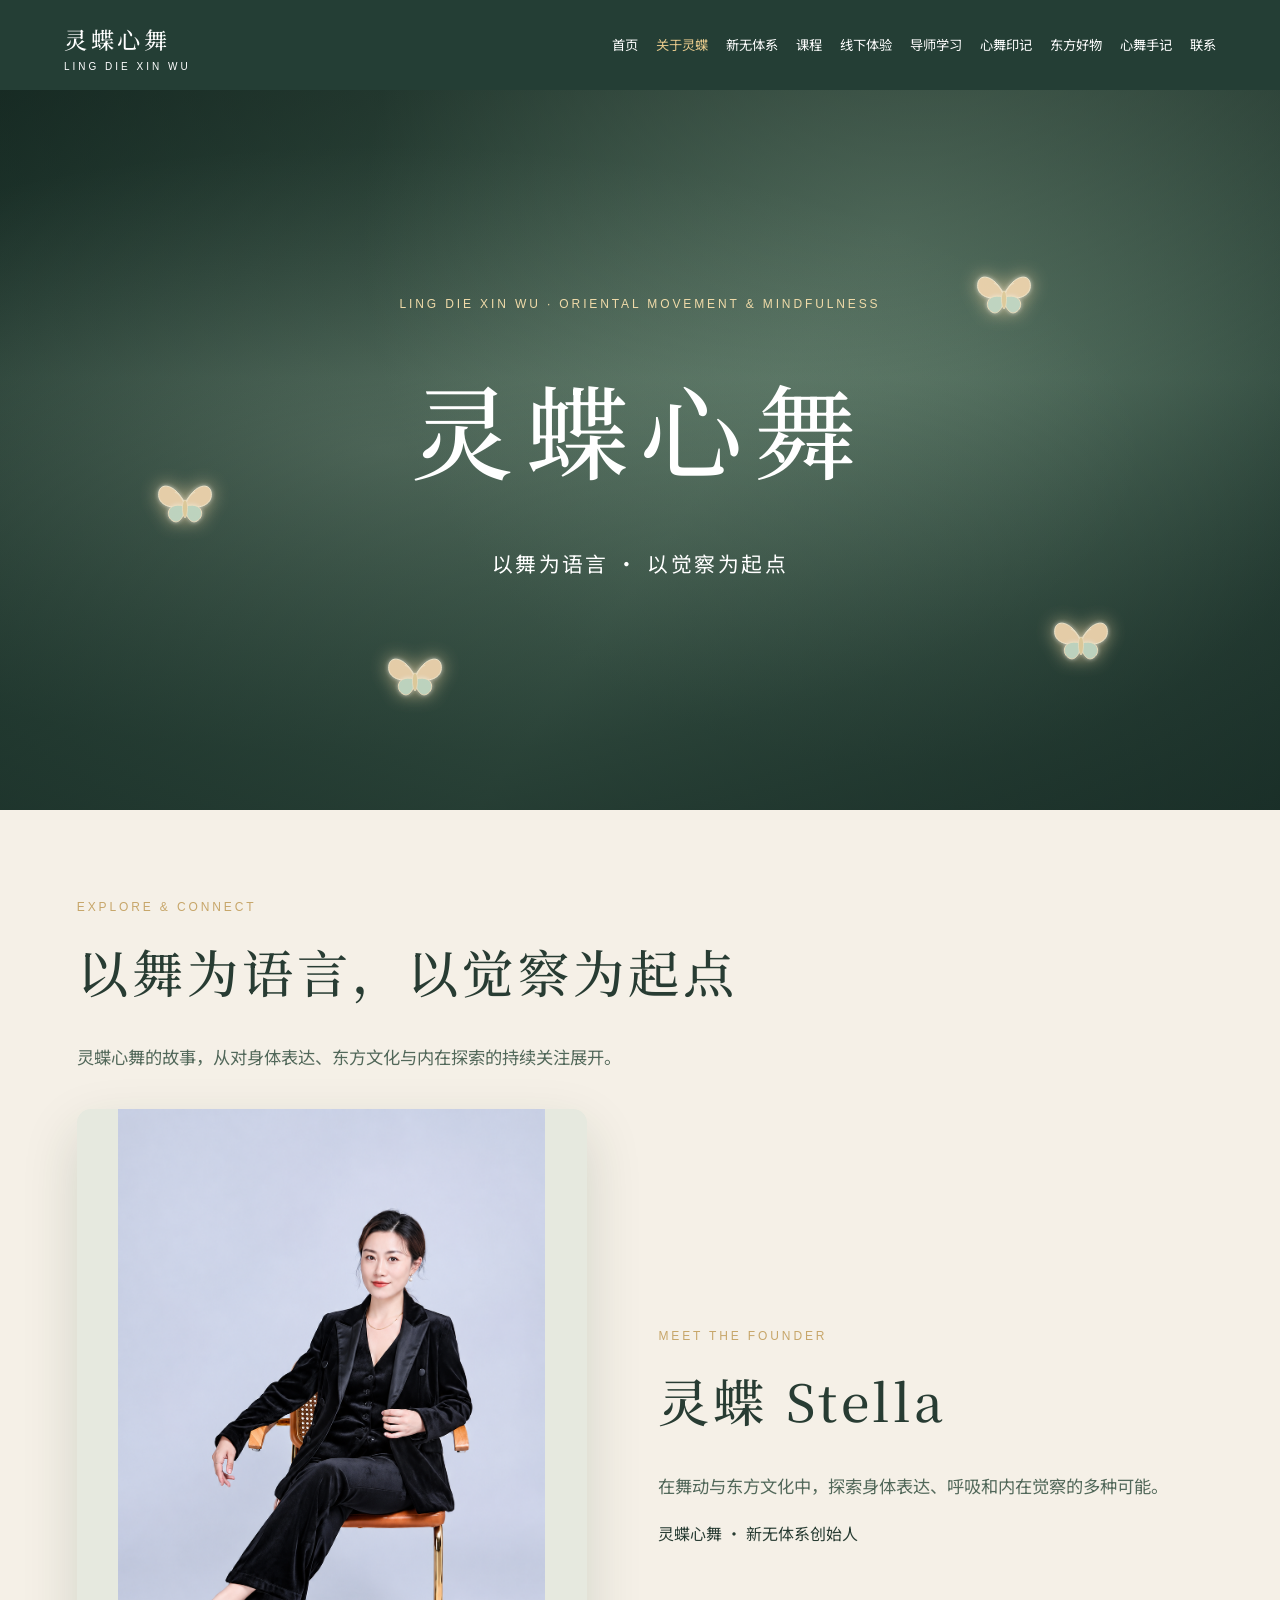
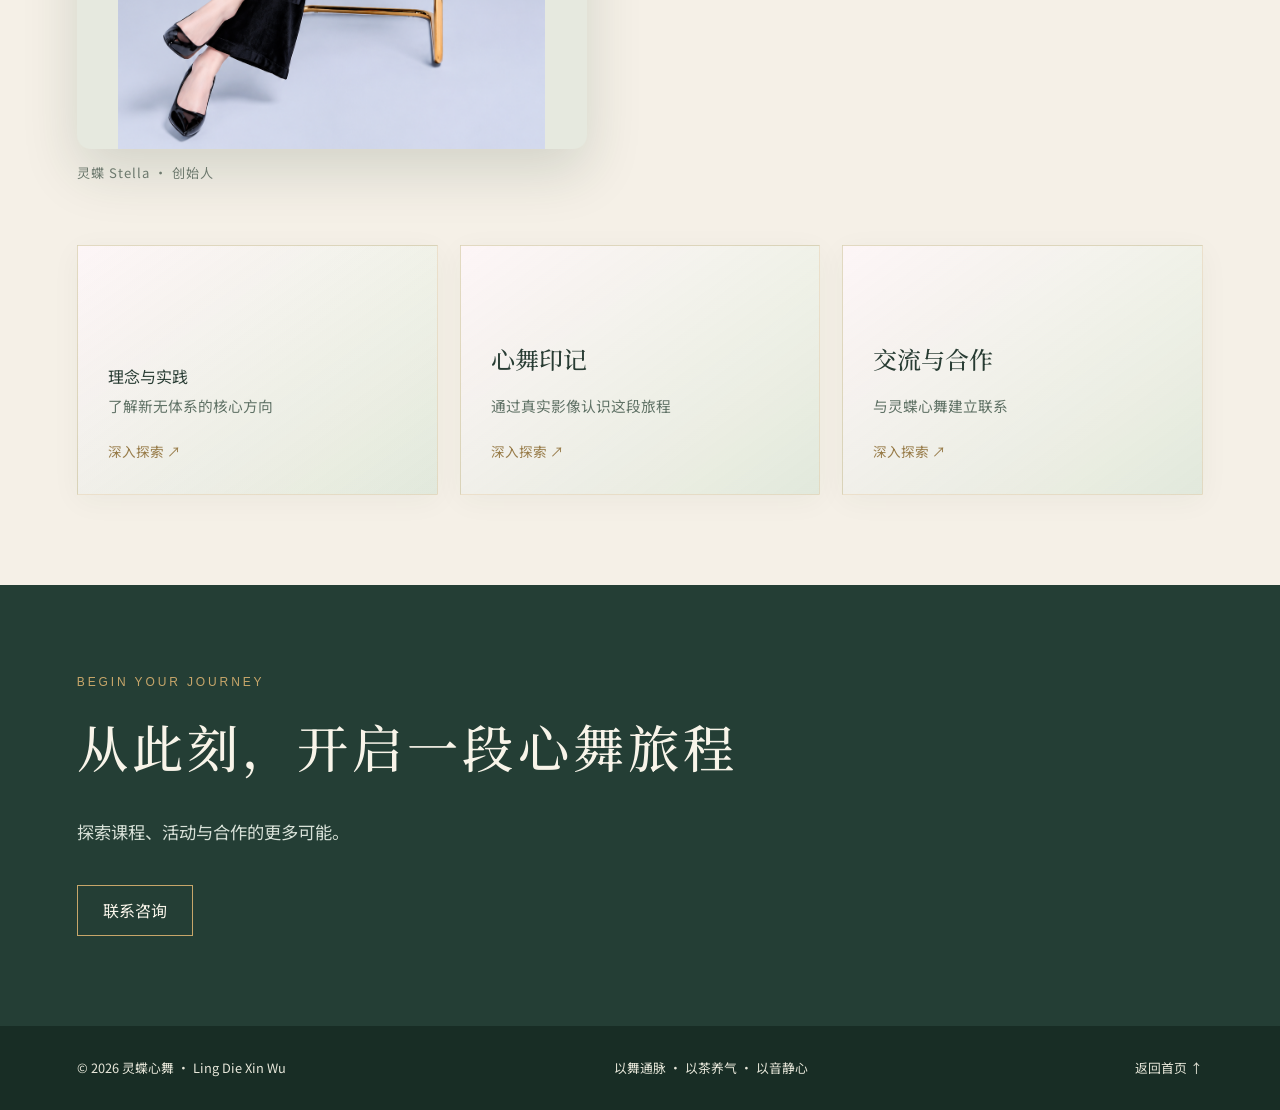
==== commit 033dd1cb: "Lead About hero with Ling Die Xin Wu brand, keep founder name in profile" ====
--- a/about.html
+++ b/about.html
@@ -1 +1 @@
-<!doctype html><html lang="zh-CN"><head><meta charset="utf-8"><meta name="viewport" content="width=device-width,initial-scale=1"><meta name="theme-color" content="#243e35"><meta name="description" content="灵蝶心舞的故事，从对身体表达、东方文化与内在探索的持续关注展开。"><title>认识灵蝶 Stella · 灵蝶心舞</title><link rel="stylesheet" href="assets/site.css"></head><body><a class="skip" href="#main">跳至主要内容</a><header class="header"><a class="brand" href="./">灵蝶心舞<small>LING DIE XIN WU</small></a><button class="menu" aria-controls="nav" aria-expanded="false" type="button">菜单 ☰</button><nav class="nav" id="nav" aria-label="主要导航"><a href="./" >首页</a><a href="about.html" aria-current="page">关于灵蝶</a><a href="system.html" >新无体系</a><a href="courses.html" >课程</a><a href="workshops.html" >线下体验</a><a href="certification.html" >导师学习</a><a href="portfolio.html" >心舞印记</a><a href="products.html" >东方好物</a><a href="journal.html" >心舞手记</a><a href="contact.html" >联系</a></nav></header><main id="main"><section class="hero "><div class="mist" aria-hidden="true"></div><div class="orbs" aria-hidden="true"><i class="orb"></i><i class="orb"></i><i class="orb"></i><i class="orb"></i></div><div class="hero-content"><div class="eyebrow">Ling Die Xin Wu · Oriental Movement & Mindfulness</div><h1>认识灵蝶 Stella</h1><p>以舞为语言，以觉察为起点</p></div></section><section class="section" id="discover"><div class="wrap reveal"><div class="kicker">Explore & Connect</div><h2>以舞为语言，以觉察为起点</h2><p class="lead">灵蝶心舞的故事，从对身体表达、东方文化与内在探索的持续关注展开。</p><div class="founder-intro"><figure class="founder-photo"><img src="assets/Ling%20Die.png" alt="灵蝶 Stella 创始人形象照" loading="eager" decoding="async"><figcaption>灵蝶 Stella · 创始人</figcaption></figure><div><div class="kicker">Meet the Founder</div><h2>灵蝶 Stella</h2><p class="lead">在舞动与东方文化中，探索身体表达、呼吸和内在觉察的多种可能。</p><p>灵蝶心舞 · 新无体系创始人</p></div></div><div class="grid"><a class="card" href="system.html"<h3>理念与实践</h3><p>了解新无体系的核心方向</p><span>深入探索 ↗</span></a><a class="card" href="portfolio.html"><h3>心舞印记</h3><p>通过真实影像认识这段旅程</p><span>深入探索 ↗</span></a><a class="card" href="contact.html"><h3>交流与合作</h3><p>与灵蝶心舞建立联系</p><span>深入探索 ↗</span></a></div></div></section><section class="section dark"><div class="wrap reveal"><div class="kicker">Begin Your Journey</div><h2>从此刻，开启一段心舞旅程</h2><p class="lead">探索课程、活动与合作的更多可能。</p><a class="button" href="contact.html">联系咨询</a></div></section></main><footer class="footer"><span>© <span data-year></span> 灵蝶心舞 · Ling Die Xin Wu</span><span>以舞通脉 · 以茶养气 · 以音静心</span><a href="./">返回首页 ↑</a></footer><script defer src="assets/site.js"></script></body></html>+<!doctype html><html lang="zh-CN"><head><meta charset="utf-8"><meta name="viewport" content="width=device-width,initial-scale=1"><meta name="theme-color" content="#243e35"><meta name="description" content="灵蝶心舞的故事，从对身体表达、东方文化与内在探索的持续关注展开。"><title>关于灵蝶心舞 · 品牌与创始人</title><link rel="stylesheet" href="assets/site.css"></head><body><a class="skip" href="#main">跳至主要内容</a><header class="header"><a class="brand" href="./">灵蝶心舞<small>LING DIE XIN WU</small></a><button class="menu" aria-controls="nav" aria-expanded="false" type="button">菜单 ☰</button><nav class="nav" id="nav" aria-label="主要导航"><a href="./" >首页</a><a href="about.html" aria-current="page">关于灵蝶</a><a href="system.html" >新无体系</a><a href="courses.html" >课程</a><a href="workshops.html" >线下体验</a><a href="certification.html" >导师学习</a><a href="portfolio.html" >心舞印记</a><a href="products.html" >东方好物</a><a href="journal.html" >心舞手记</a><a href="contact.html" >联系</a></nav></header><main id="main"><section class="hero "><div class="mist" aria-hidden="true"></div><div class="orbs" aria-hidden="true"><i class="orb"></i><i class="orb"></i><i class="orb"></i><i class="orb"></i></div><div class="hero-content"><div class="eyebrow">Ling Die Xin Wu · Oriental Movement & Mindfulness</div><h1>灵蝶心舞</h1><p>以舞为语言 · 以觉察为起点</p></div></section><section class="section" id="discover"><div class="wrap reveal"><div class="kicker">Explore & Connect</div><h2>以舞为语言，以觉察为起点</h2><p class="lead">灵蝶心舞的故事，从对身体表达、东方文化与内在探索的持续关注展开。</p><div class="founder-intro"><figure class="founder-photo"><img src="assets/Ling%20Die.png" alt="灵蝶 Stella 创始人形象照" loading="eager" decoding="async"><figcaption>灵蝶 Stella · 创始人</figcaption></figure><div><div class="kicker">Meet the Founder</div><h2>灵蝶 Stella</h2><p class="lead">在舞动与东方文化中，探索身体表达、呼吸和内在觉察的多种可能。</p><p>灵蝶心舞 · 新无体系创始人</p></div></div><div class="grid"><a class="card" href="system.html"<h3>理念与实践</h3><p>了解新无体系的核心方向</p><span>深入探索 ↗</span></a><a class="card" href="portfolio.html"><h3>心舞印记</h3><p>通过真实影像认识这段旅程</p><span>深入探索 ↗</span></a><a class="card" href="contact.html"><h3>交流与合作</h3><p>与灵蝶心舞建立联系</p><span>深入探索 ↗</span></a></div></div></section><section class="section dark"><div class="wrap reveal"><div class="kicker">Begin Your Journey</div><h2>从此刻，开启一段心舞旅程</h2><p class="lead">探索课程、活动与合作的更多可能。</p><a class="button" href="contact.html">联系咨询</a></div></section></main><footer class="footer"><span>© <span data-year></span> 灵蝶心舞 · Ling Die Xin Wu</span><span>以舞通脉 · 以茶养气 · 以音静心</span><a href="./">返回首页 ↑</a></footer><script defer src="assets/site.js"></script></body></html>
--- a/assets/site.css
+++ b/assets/site.css
@@ -52,3 +52,14 @@
 @keyframes butterflyTint{0%{filter:hue-rotate(0deg) drop-shadow(0 0 8px #f5d9a6dd)}50%{filter:hue-rotate(35deg) drop-shadow(0 0 13px #dfcaeddd)}100%{filter:hue-rotate(70deg) drop-shadow(0 0 9px #b8dbd2dd)}}
 @media(max-width:720px){.orb{width:48px;height:43px;opacity:.8}.orb:nth-child(n+3){display:none}}
 @media(prefers-reduced-motion:reduce){.orb,.orb .wing{animation:none!important}.orb{opacity:.65}}
+
+/* Founder portrait shared by homepage and About page. Keep full photo uncropped. */
+.founder-intro{display:grid;grid-template-columns:minmax(0,.95fr) minmax(0,1fr);gap:clamp(24px,5vw,75px);align-items:center;margin:36px 0 60px}
+.founder-photo{margin:0;max-width:510px}
+.founder-photo img{display:block;width:100%;height:auto;max-height:640px;object-fit:contain;border-radius:14px;background:#e6e9df;box-shadow:0 22px 55px #1c382528}
+.founder-photo figcaption{font-size:.82rem;color:#6d796e;letter-spacing:.08em;margin-top:12px}
+.home-founder-photo{display:block;justify-self:center;width:min(100%,470px);border-radius:15px;overflow:hidden;box-shadow:0 24px 60px #1c38252f;transition:transform .45s,box-shadow .45s}
+.home-founder-photo img{display:block;width:100%;height:auto;max-height:570px;object-fit:contain;background:#e6e9df}
+.home-founder-photo:hover,.home-founder-photo:focus-visible{transform:translateY(-6px);box-shadow:0 30px 65px #1c382544}
+@media(max-width:720px){.founder-intro{grid-template-columns:1fr;margin:28px 0 44px}.founder-photo{max-width:480px}.home-founder-photo{width:min(100%,430px)}}
+@media(prefers-reduced-motion:reduce){.home-founder-photo{transition:none}}
